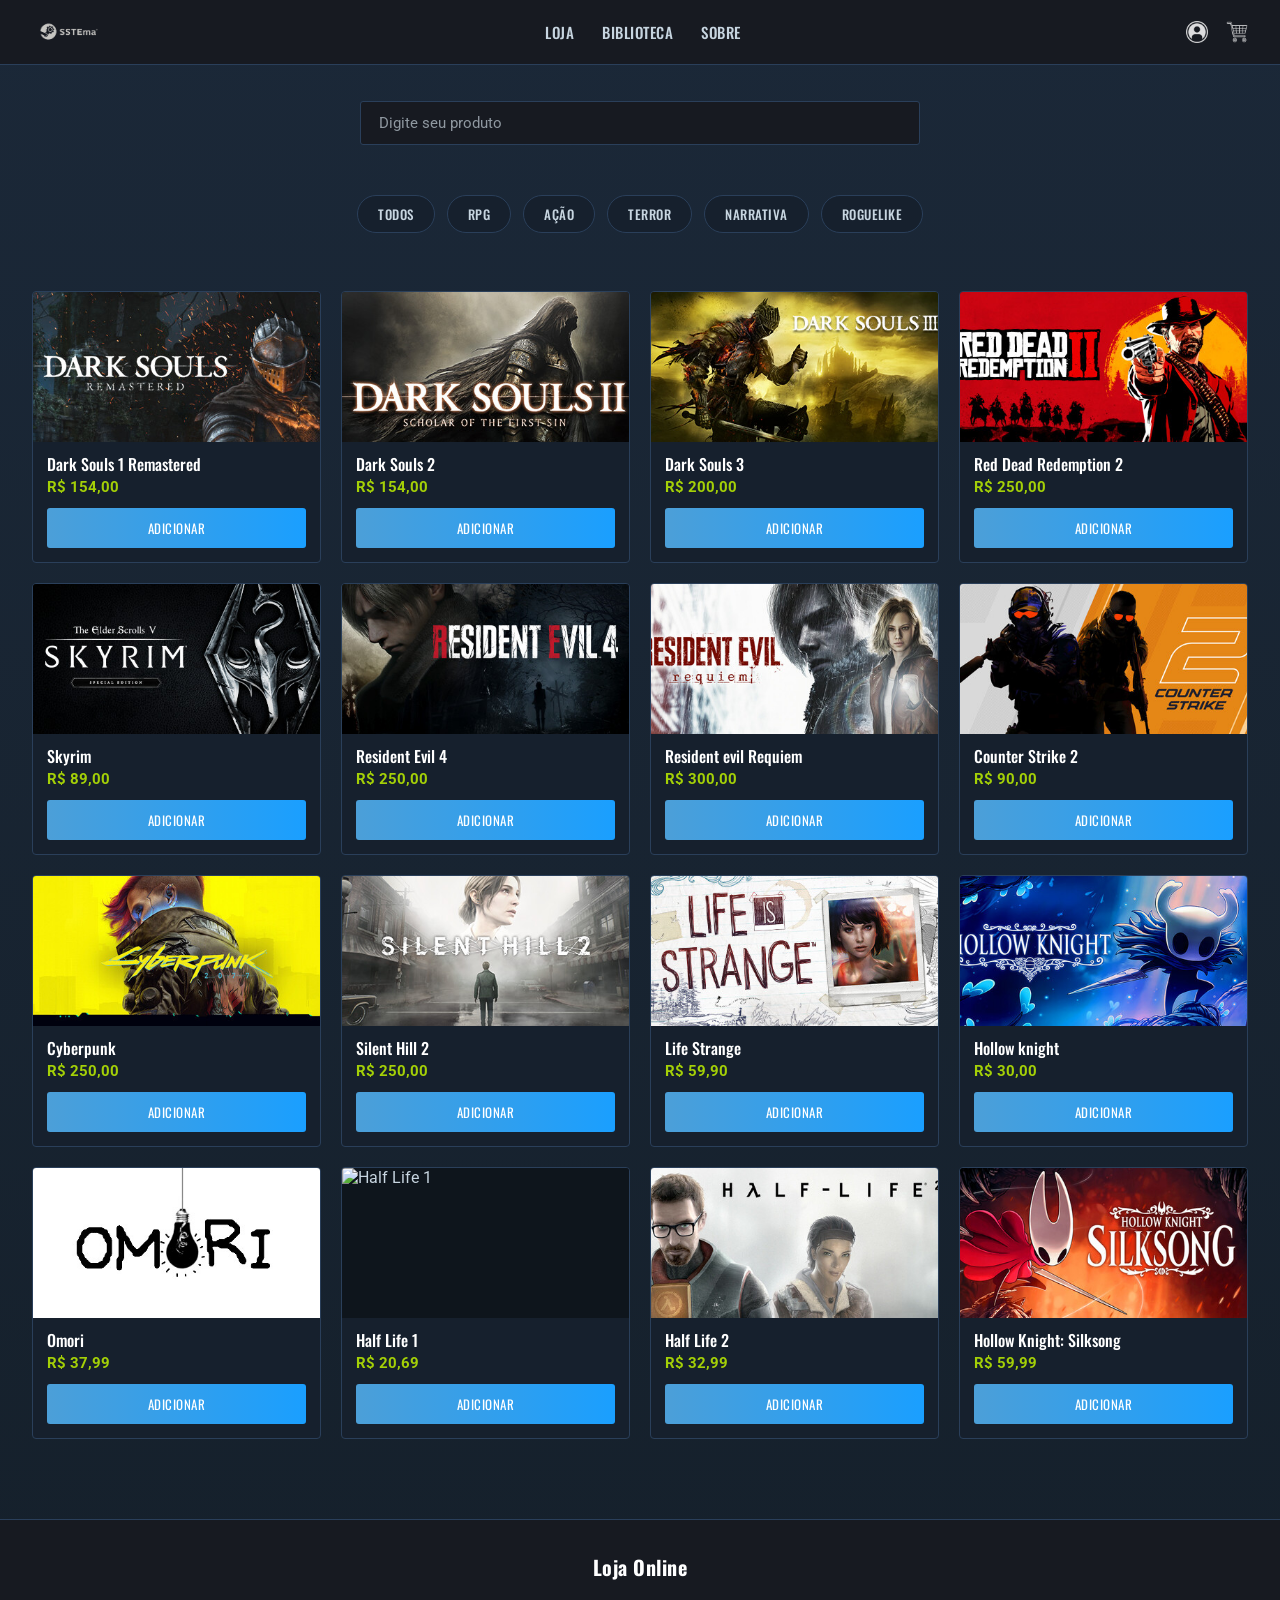
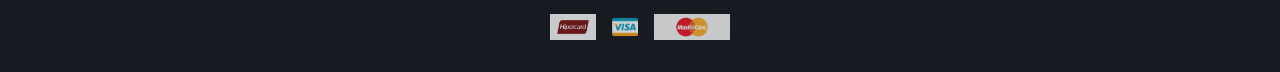
==== index.html @ 6c11633a "adicionando cadastro e mais jogos" ====
<!DOCTYPE html>
<html lang="pt-BR">
<head>
    <meta charset="UTF-8">
    <meta name="viewport" content="width=device-width, initial-scale=1.0">
    <title>SStema</title>

    <link rel="shortcut icon" href="imagens/logo.png" type="image/png">
    <link rel="preconnect" href="https://fonts.googleapis.com">
    <link rel="stylesheet" href="css/style_estrutura_paginas.css">
</head>

<body>

<main id="geral">

    <header id="cabecalho">

        <div id="logo">
            <a href="index.html">
                <img src="imagens/logo.png" alt="Logo SStema">
            </a>
        </div>

        <nav id="menu">
            <ul>
                <li><a href="index.html" class="lnk_menu">Loja</a></li>
                <li><a href="paginas/biblioteca.html" class="lnk_menu">Biblioteca</a></li>
                <li><a href="paginas/sobre.html" class="lnk_menu">Sobre</a></li>
            </ul>
        </nav>

        <div id="icones">
            <ul>

                <li>
                    <a href="paginas/login.html">
                        <img src="icones/login.png" alt="Login">
                    </a>
                </li>

                <li>
                    <a href="paginas/carrinho.html">
                        <img src="icones/carrinho.png" alt="Carrinho">
                    </a>
                </li>

            </ul>
        </div>

    </header>

    <section id="pesquisa">

        <div class="pesquisa-wrapper">
            <input
                type="text" id="campo-pesquisa" placeholder="Digite seu produto" autocomplete="off">

            <!-- Dropdown com os resultados da pesquisa, preenchido via JS -->
            <div id="resultado-pesquisa"></div>
        </div>

    </section>

    <div style="text-align: center; padding: 20px;">
        <ul id="menu-secoes"></ul>
    </div>

    <section id="cards">

    </section>

    <footer id="rodape">

        <div id="dadosloja">
            <h2>Loja Online</h2>
        </div>

        <div id="icones_sociais">
        </div>

        <div id="div-cartoes">

            <img src="icones/hipercard.png" alt="Hipercard">
            <img src="icones/visa.png" alt="Visa">
            <img src="icones/master_card.png" alt="MasterCard">

        </div>

    </footer>

</main>

<script type="module" src="js/carrega_produtos.js"></script>
<script type="module" src="js/estado_login.js"></script>
</body>
</html>
---- css/style_estrutura_paginas.css ----
/* ============================================
   SStema — estilo inspirado na Steam
   Paleta: azul-marinho escuro + destaque azul + verde de preço
   ============================================ */

@import url('https://fonts.googleapis.com/css2?family=Oswald:wght@400;500;600;700&family=Roboto:wght@300;400;500;700&display=swap');

:root {
    --bg-body: #1b2838;
    --bg-header: #171a21;
    --bg-card: #16202d;
    --bg-card-hover: #1e2c3d;
    --bg-input: #316282;
    --accent-blue: #66c0f4;
    --accent-blue-dark: #1a9fff;
    --accent-green: #a4d007;
    --text-light: #c7d5e0;
    --text-muted: #8f98a0;
    --white: #ffffff;
    --border: #2a3f5a;

    --font-display: 'Oswald', sans-serif;
    --font-body: 'Roboto', sans-serif;
}

* {
    margin: 0;
    padding: 0;
    box-sizing: border-box;
}

body {
    background-color: var(--bg-body);
    background-image: linear-gradient(180deg, #1b2838 0%, #15202b 100%);
    color: var(--text-light);
    font-family: var(--font-body);
    min-height: 100vh;
}

a {
    text-decoration: none;
    color: inherit;
}

ul {
    list-style: none;
}

img {
    display: block;
    max-width: 100%;
}

/* ============ HEADER ============ */

#cabecalho {
    display: flex;
    align-items: center;
    justify-content: space-between;
    gap: 24px;
    padding: 14px 32px;
    background-color: var(--bg-header);
    border-bottom: 1px solid var(--border);
    position: sticky;
    top: 0;
    z-index: 100;
}

#logo img {
    height: 36px;
}

#menu ul {
    display: flex;
    gap: 28px;
}

.lnk_menu {
    font-family: var(--font-display);
    font-weight: 500;
    font-size: 15px;
    letter-spacing: 0.5px;
    text-transform: uppercase;
    color: var(--text-light);
    transition: color 0.15s ease;
    padding-bottom: 4px;
    border-bottom: 2px solid transparent;
}

.lnk_menu:hover {
    color: var(--accent-blue);
    border-bottom-color: var(--accent-blue);
}

#icones ul {
    display: flex;
    gap: 18px;
}

#icones img {
    height: 22px;
    opacity: 0.85;
    transition: opacity 0.15s ease, transform 0.15s ease;
}

#icones img:hover {
    opacity: 1;
    transform: translateY(-2px);
}

/* ============ PESQUISA ============ */

#pesquisa {
    display: flex;
    justify-content: center;
    padding: 36px 20px 20px;
    position: relative;
}

.pesquisa-wrapper {
    position: relative;
    width: 100%;
    max-width: 560px;
}

#campo-pesquisa {
    width: 100%;
    padding: 12px 44px 12px 18px;
    border-radius: 3px;
    border: 1px solid var(--border);
    background-color: var(--bg-header);
    color: var(--white);
    font-family: var(--font-body);
    font-size: 15px;
    outline: none;
    transition: border-color 0.15s ease, background-color 0.15s ease;
}

#campo-pesquisa::placeholder {
    color: var(--text-muted);
}

#campo-pesquisa:focus {
    border-color: var(--accent-blue);
    background-color: #202f3f;
}

.pesquisa-icone {
    position: absolute;
    right: 14px;
    top: 50%;
    transform: translateY(-50%);
    width: 18px;
    height: 18px;
    opacity: 0.6;
    pointer-events: none;
}

/* Dropdown de resultados ao vivo, estilo Steam */
#resultado-pesquisa {
    position: absolute;
    top: calc(100% + 6px);
    left: 0;
    right: 0;
    background-color: #131a22;
    border: 1px solid var(--border);
    border-radius: 4px;
    box-shadow: 0 8px 24px rgba(0, 0, 0, 0.55);
    max-height: 400px;
    overflow-y: auto;
    z-index: 50;
    display: none;
}

#resultado-pesquisa.ativo {
    display: block;
}

.item-resultado {
    display: flex;
    align-items: center;
    gap: 12px;
    padding: 10px 14px;
    border-bottom: 1px solid var(--border);
    cursor: pointer;
    transition: background-color 0.12s ease;
}

.item-resultado:last-child {
    border-bottom: none;
}

.item-resultado:hover {
    background-color: var(--bg-card-hover);
}

.item-resultado img {
    width: 56px;
    height: 26px;
    object-fit: cover;
    border-radius: 2px;
    flex-shrink: 0;
}

.item-resultado-info {
    display: flex;
    flex-direction: column;
    gap: 2px;
    min-width: 0;
}

.item-resultado-nome {
    font-size: 14px;
    color: var(--text-light);
    white-space: nowrap;
    overflow: hidden;
    text-overflow: ellipsis;
}

.item-resultado-preco {
    font-size: 13px;
    color: var(--accent-green);
}

.sem-resultado {
    padding: 16px;
    text-align: center;
    color: var(--text-muted);
    font-size: 14px;
}

/* ============ MENU DE SEÇÕES ============ */

#menu-secoes {
    display: flex !important;
    flex-wrap: wrap;
    gap: 12px !important;
    justify-content: center !important;
    list-style: none !important;
    padding: 10px 20px 28px !important;
    text-align: center;
}

.lnk-secao {
    display: inline-block;
    padding: 8px 20px;
    border-radius: 20px;
    border: 1px solid var(--border);
    background-color: var(--bg-card);
    font-family: var(--font-display);
    font-size: 13px;
    letter-spacing: 0.5px;
    text-transform: uppercase;
    color: var(--text-light);
    transition: all 0.15s ease;
}

.lnk-secao:hover {
    border-color: var(--accent-blue);
    color: var(--accent-blue);
}

.lnk-secao.ativa {
    background-color: var(--accent-blue);
    border-color: var(--accent-blue);
    color: var(--bg-header);
}

/* ============ CARDS ============ */

#cards {
    display: grid;
    grid-template-columns: repeat(4, 1fr);
    gap: 20px;
    padding: 10px 32px 60px;
}

.card {
    background-color: var(--bg-card);
    border: 1px solid var(--border);
    border-radius: 4px;
    overflow: hidden;
    display: flex;
    flex-direction: column;
    transition: transform 0.18s ease, box-shadow 0.18s ease, border-color 0.18s ease;
}

.card:hover {
    transform: translateY(-6px);
    border-color: var(--accent-blue);
    box-shadow: 0 10px 24px rgba(0, 0, 0, 0.5), 0 0 0 1px var(--accent-blue);
}

.img_card {
    width: 100%;
    height: 150px;
    object-fit: cover;
    background-color: #0e151c;
}

.card:hover .img_card {
    filter: brightness(1.08);
}

.titulo_card {
    font-family: var(--font-display);
    font-size: 16px;
    font-weight: 500;
    color: var(--white);
    padding: 12px 14px 4px;
    line-height: 1.25;
}

.valor_card {
    font-family: var(--font-body);
    font-size: 15px;
    font-weight: 700;
    color: var(--accent-green);
    padding: 0 14px 12px;
    margin-top: auto;
}

.btn_card {
    margin: 0 14px 14px;
    padding: 10px;
    border: none;
    border-radius: 3px;
    background: linear-gradient(90deg, #4c9fd8, var(--accent-blue-dark));
    color: var(--white);
    font-family: var(--font-display);
    font-size: 13px;
    text-transform: uppercase;
    letter-spacing: 0.5px;
    cursor: pointer;
    transition: filter 0.15s ease, transform 0.1s ease;
}

.btn_card:hover {
    filter: brightness(1.15);
}

.btn_card:active {
    transform: scale(0.97);
}

/* ============ RODAPÉ ============ */

#rodape {
    background-color: var(--bg-header);
    border-top: 1px solid var(--border);
    padding: 32px;
    display: flex;
    flex-direction: column;
    align-items: center;
    gap: 16px;
    margin-top: 20px;
}

#dadosloja h2 {
    font-family: var(--font-display);
    font-size: 20px;
    color: var(--white);
    letter-spacing: 0.5px;
}

#div-cartoes {
    display: flex;
    gap: 16px;
    align-items: center;
}

#div-cartoes img {
    height: 26px;
    opacity: 0.8;
}

/* ============ RESPONSIVO ============ */

@media (max-width: 1024px) {
    #cards {
        grid-template-columns: repeat(3, 1fr);
    }
}

@media (max-width: 768px) {
    #cabecalho {
        flex-wrap: wrap;
        justify-content: center;
        padding: 14px 16px;
    }

    #menu ul {
        gap: 16px;
    }

    #cards {
        grid-template-columns: repeat(2, 1fr);
        padding: 10px 16px 40px;
        gap: 14px;
    }

    .img_card {
        height: 110px;
    }
}

@media (max-width: 480px) {
    #cards {
        grid-template-columns: repeat(1, 1fr);
    }
}
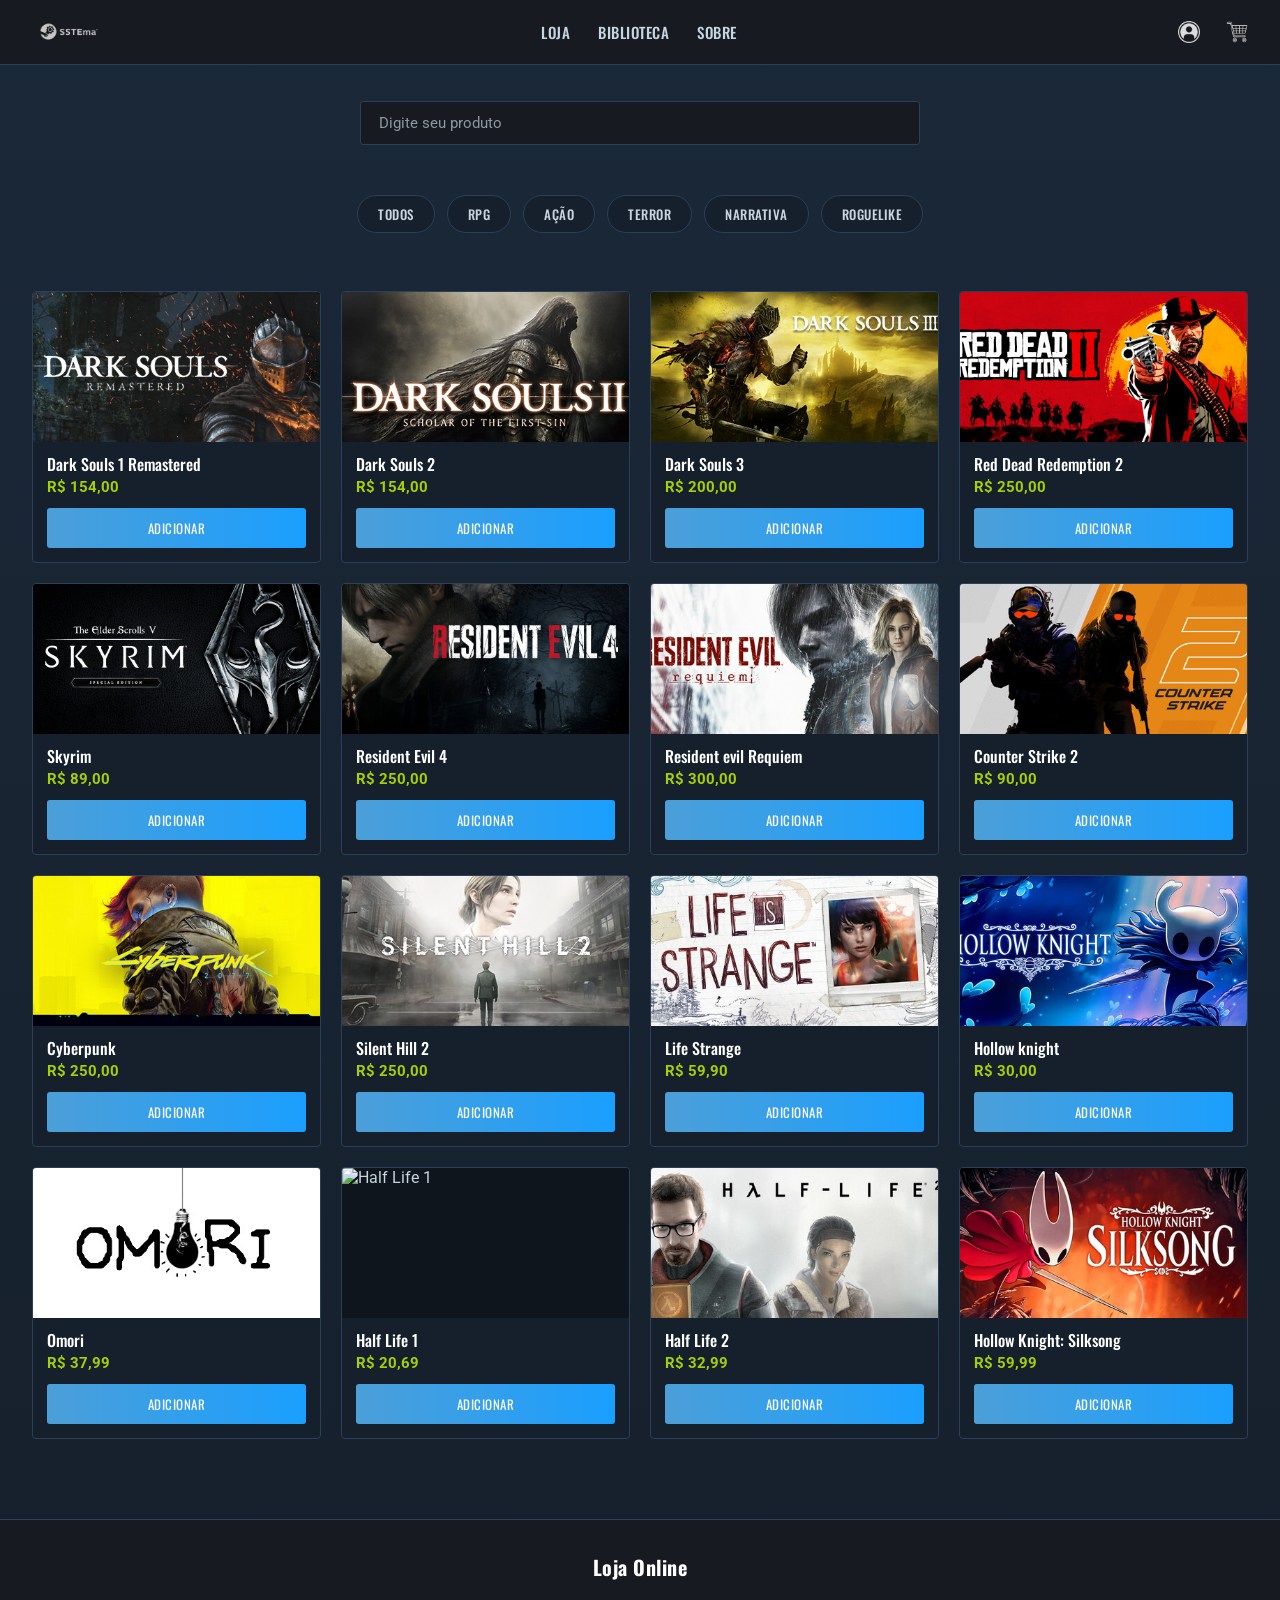
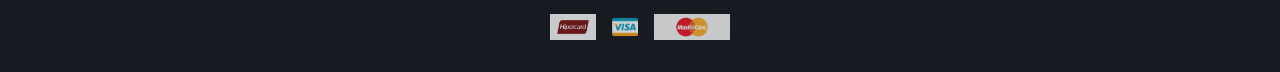
==== commit 50d3e97d: "adicionando cadastro e login" ====
--- a/index.html
+++ b/index.html
@@ -32,19 +32,18 @@
 
         <div id="icones">
             <ul>
-
                 <li>
-                    <a href="paginas/login.html">
+                    <a href="paginas/login.html" style="display: flex; align-items: center; gap: 8px;">
                         <img src="icones/login.png" alt="Login">
+                        <!-- O nome do usuário vai aparecer aqui dentro deste span -->
+                        <span id="nome-header" style="font-family: var(--font-display); font-size: 14px; text-transform: uppercase; color: var(--accent-blue);"></span>
                     </a>
                 </li>
-
                 <li>
                     <a href="paginas/carrinho.html">
                         <img src="icones/carrinho.png" alt="Carrinho">
                     </a>
                 </li>
-
             </ul>
         </div>
 
